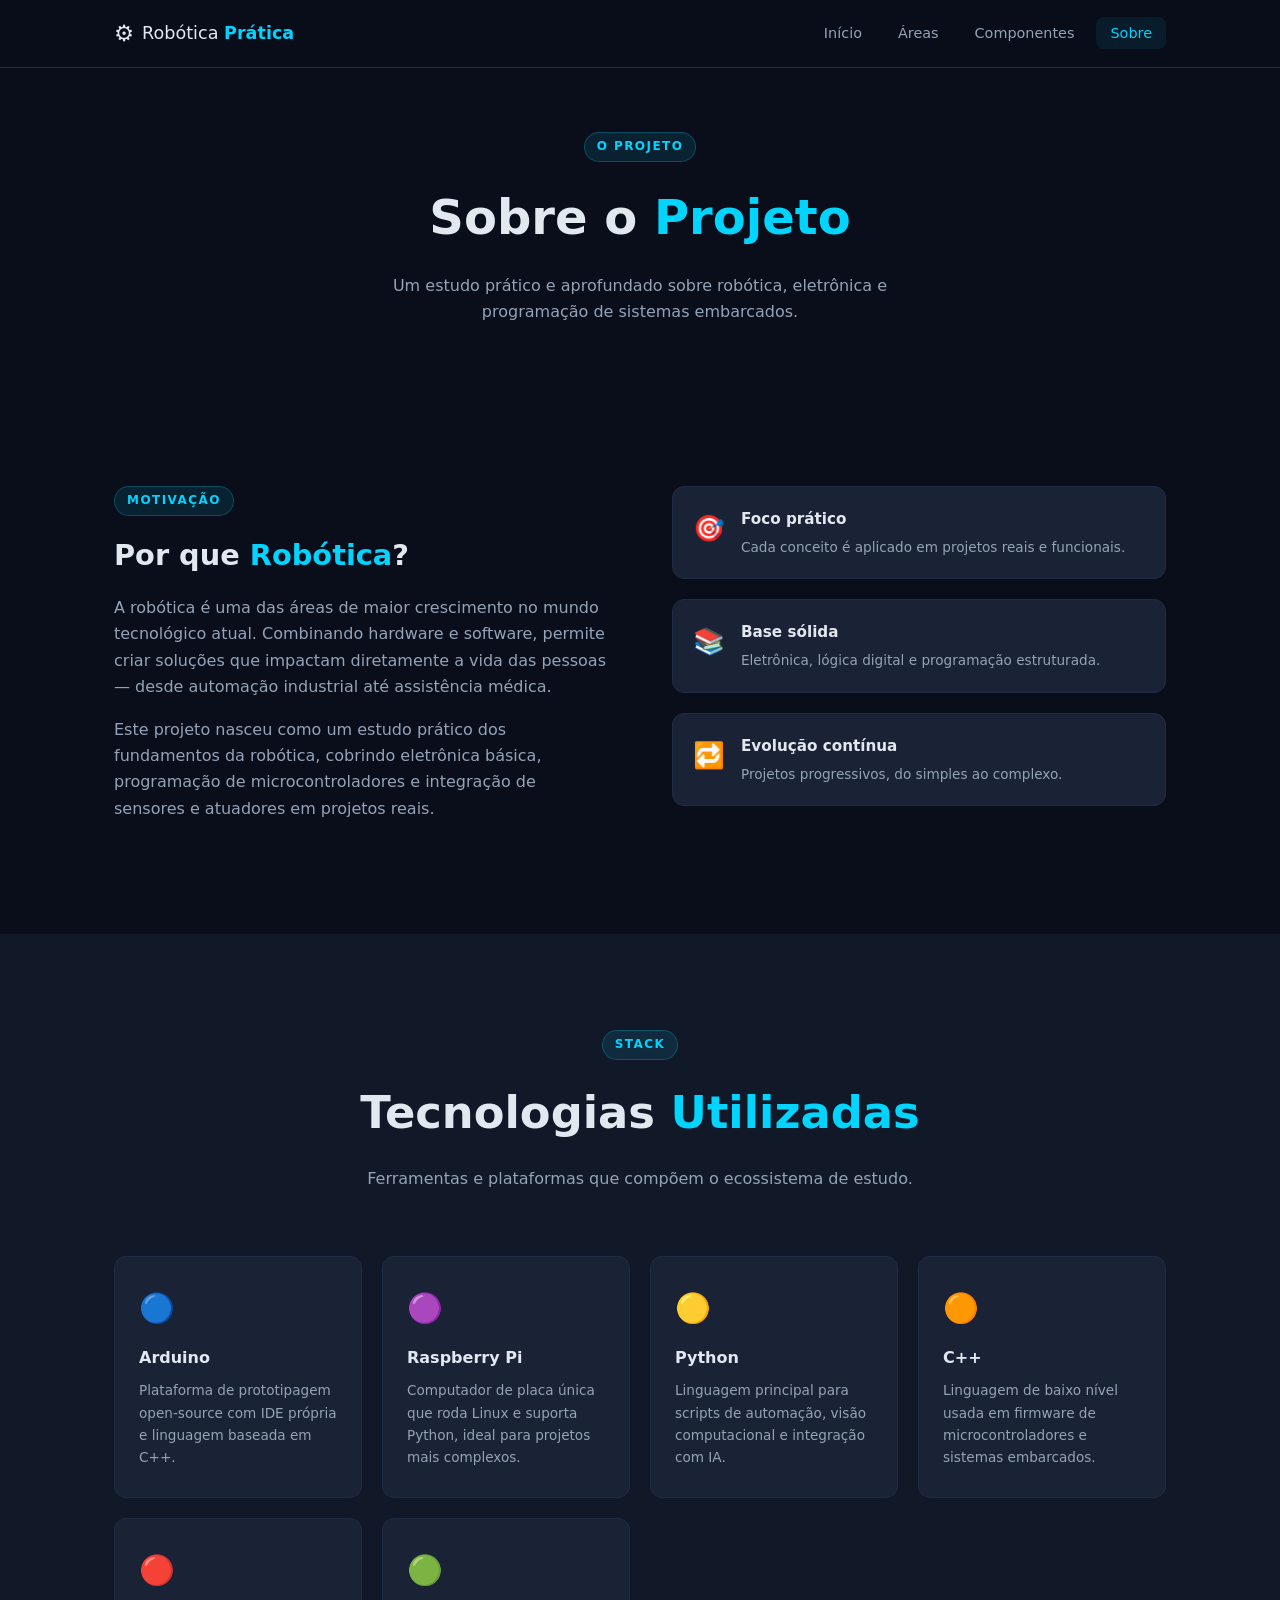
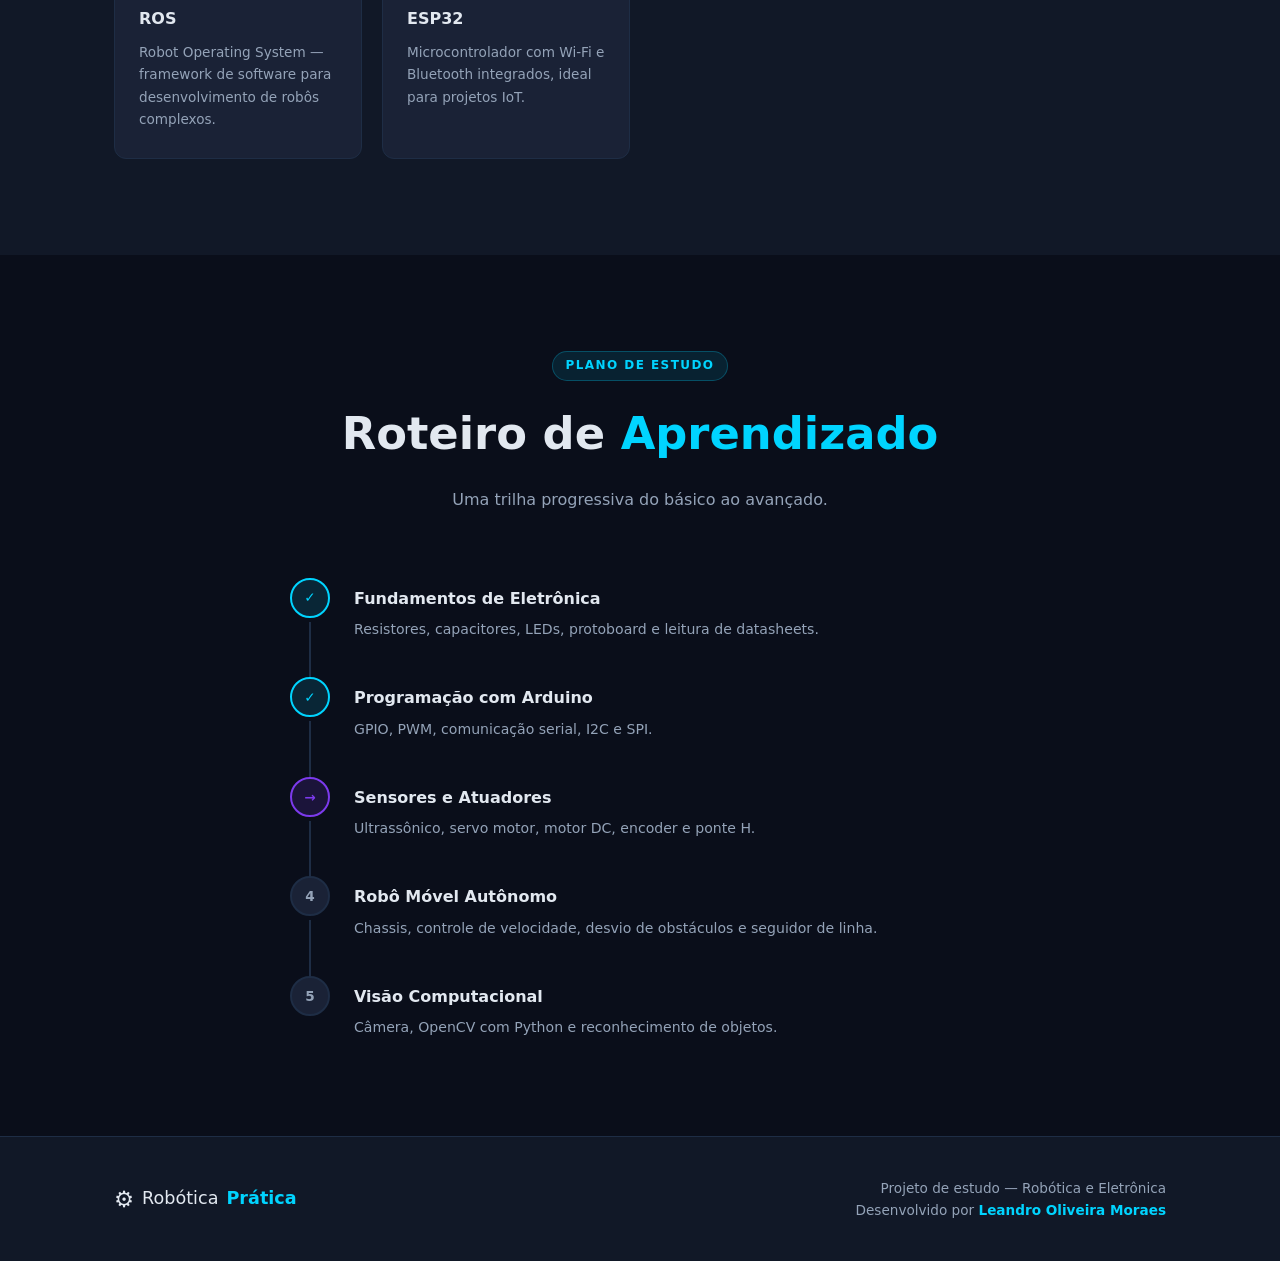
==== public_html/sobre.html @ e28485e6 "feat: estrutura inicial site robotica pratica" ====
<!DOCTYPE html>
<html lang="pt-br">
<head>
  <meta charset="UTF-8">
  <meta name="viewport" content="width=device-width, initial-scale=1.0">
  <title>Sobre — Robótica Prática</title>
  <link rel="stylesheet" href="style.css">
</head>
<body>

  <!-- HEADER -->
  <header class="header" id="header">
    <div class="container header__inner">
      <a href="index.html" class="logo">
        <span class="logo__icon">⚙</span>
        <span>Robótica <strong>Prática</strong></span>
      </a>
      <nav class="nav" id="nav">
        <ul class="nav__list">
          <li><a href="index.html" class="nav__link">Início</a></li>
          <li><a href="index.html#areas" class="nav__link">Áreas</a></li>
          <li><a href="index.html#componentes" class="nav__link">Componentes</a></li>
          <li><a href="sobre.html" class="nav__link active">Sobre</a></li>
        </ul>
      </nav>
      <button class="hamburger" id="hamburger" aria-label="Menu">
        <span></span><span></span><span></span>
      </button>
    </div>
  </header>

  <!-- PAGE HERO -->
  <section class="page-hero">
    <div class="container">
      <span class="tag">O Projeto</span>
      <h1>Sobre o <span class="accent">Projeto</span></h1>
      <p>Um estudo prático e aprofundado sobre robótica, eletrônica e programação de sistemas embarcados.</p>
    </div>
  </section>

  <!-- SOBRE O PROJETO -->
  <section class="section" id="projeto">
    <div class="container">
      <div class="about-grid">
        <div class="about-text">
          <span class="tag">Motivação</span>
          <h2>Por que <span class="accent">Robótica</span>?</h2>
          <p>
            A robótica é uma das áreas de maior crescimento no mundo tecnológico atual.
            Combinando hardware e software, permite criar soluções que impactam diretamente
            a vida das pessoas — desde automação industrial até assistência médica.
          </p>
          <p>
            Este projeto nasceu como um estudo prático dos fundamentos da robótica,
            cobrindo eletrônica básica, programação de microcontroladores e integração
            de sensores e atuadores em projetos reais.
          </p>
        </div>
        <div class="about-highlights">
          <div class="highlight">
            <span class="highlight__icon">🎯</span>
            <div>
              <h4>Foco prático</h4>
              <p>Cada conceito é aplicado em projetos reais e funcionais.</p>
            </div>
          </div>
          <div class="highlight">
            <span class="highlight__icon">📚</span>
            <div>
              <h4>Base sólida</h4>
              <p>Eletrônica, lógica digital e programação estruturada.</p>
            </div>
          </div>
          <div class="highlight">
            <span class="highlight__icon">🔁</span>
            <div>
              <h4>Evolução contínua</h4>
              <p>Projetos progressivos, do simples ao complexo.</p>
            </div>
          </div>
        </div>
      </div>
    </div>
  </section>

  <!-- TECNOLOGIAS -->
  <section class="section section--dark" id="tecnologias">
    <div class="container">
      <div class="section__header">
        <span class="tag">Stack</span>
        <h2>Tecnologias <span class="accent">Utilizadas</span></h2>
        <p>Ferramentas e plataformas que compõem o ecossistema de estudo.</p>
      </div>
      <div class="tech-grid">
        <div class="tech-card">
          <div class="tech-card__icon">🔵</div>
          <h3>Arduino</h3>
          <p>Plataforma de prototipagem open-source com IDE própria e linguagem baseada em C++.</p>
        </div>
        <div class="tech-card">
          <div class="tech-card__icon">🟣</div>
          <h3>Raspberry Pi</h3>
          <p>Computador de placa única que roda Linux e suporta Python, ideal para projetos mais complexos.</p>
        </div>
        <div class="tech-card">
          <div class="tech-card__icon">🟡</div>
          <h3>Python</h3>
          <p>Linguagem principal para scripts de automação, visão computacional e integração com IA.</p>
        </div>
        <div class="tech-card">
          <div class="tech-card__icon">🟠</div>
          <h3>C++</h3>
          <p>Linguagem de baixo nível usada em firmware de microcontroladores e sistemas embarcados.</p>
        </div>
        <div class="tech-card">
          <div class="tech-card__icon">🔴</div>
          <h3>ROS</h3>
          <p>Robot Operating System — framework de software para desenvolvimento de robôs complexos.</p>
        </div>
        <div class="tech-card">
          <div class="tech-card__icon">🟢</div>
          <h3>ESP32</h3>
          <p>Microcontrolador com Wi-Fi e Bluetooth integrados, ideal para projetos IoT.</p>
        </div>
      </div>
    </div>
  </section>

  <!-- ROADMAP -->
  <section class="section" id="roadmap">
    <div class="container">
      <div class="section__header">
        <span class="tag">Plano de Estudo</span>
        <h2>Roteiro de <span class="accent">Aprendizado</span></h2>
        <p>Uma trilha progressiva do básico ao avançado.</p>
      </div>
      <div class="roadmap">
        <div class="roadmap__item">
          <div class="roadmap__marker done">✓</div>
          <div class="roadmap__content">
            <h3>Fundamentos de Eletrônica</h3>
            <p>Resistores, capacitores, LEDs, protoboard e leitura de datasheets.</p>
          </div>
        </div>
        <div class="roadmap__item">
          <div class="roadmap__marker done">✓</div>
          <div class="roadmap__content">
            <h3>Programação com Arduino</h3>
            <p>GPIO, PWM, comunicação serial, I2C e SPI.</p>
          </div>
        </div>
        <div class="roadmap__item">
          <div class="roadmap__marker active">→</div>
          <div class="roadmap__content">
            <h3>Sensores e Atuadores</h3>
            <p>Ultrassônico, servo motor, motor DC, encoder e ponte H.</p>
          </div>
        </div>
        <div class="roadmap__item">
          <div class="roadmap__marker">4</div>
          <div class="roadmap__content">
            <h3>Robô Móvel Autônomo</h3>
            <p>Chassis, controle de velocidade, desvio de obstáculos e seguidor de linha.</p>
          </div>
        </div>
        <div class="roadmap__item">
          <div class="roadmap__marker">5</div>
          <div class="roadmap__content">
            <h3>Visão Computacional</h3>
            <p>Câmera, OpenCV com Python e reconhecimento de objetos.</p>
          </div>
        </div>
      </div>
    </div>
  </section>

  <!-- FOOTER -->
  <footer class="footer">
    <div class="container footer__inner">
      <span class="logo"><span class="logo__icon">⚙</span> Robótica <strong>Prática</strong></span>
      <div class="footer__right">
        <p>Projeto de estudo — Robótica e Eletrônica</p>
        <p class="footer__author">Desenvolvido por <strong>Leandro Oliveira Moraes</strong></p>
      </div>
    </div>
  </footer>

  <script src="fixedmenu.js"></script>
  <script src="responsivemenu.js"></script>
</body>
</html>
---- public_html/style.css ----
/* ── Reset & Base ─────────────────────────────────────────────────────────── */
*, *::before, *::after { box-sizing: border-box; margin: 0; padding: 0; }

:root {
  --bg:        #0a0e1a;
  --surface:   #111827;
  --card:      #1a2236;
  --border:    #1e2d45;
  --accent:    #00d4ff;
  --accent2:   #7c3aed;
  --text:      #e2e8f0;
  --muted:     #94a3b8;
  --header-h:  68px;
  --radius:    12px;
  --transition: 0.25s ease;
}

html { scroll-behavior: smooth; }

body {
  font-family: 'Segoe UI', system-ui, sans-serif;
  background: var(--bg);
  color: var(--text);
  line-height: 1.65;
  overflow-x: hidden;
}

/* ── Utilities ────────────────────────────────────────────────────────────── */
.container {
  max-width: 1100px;
  margin: 0 auto;
  padding: 0 24px;
}

.accent { color: var(--accent); }

.tag {
  display: inline-block;
  font-size: .75rem;
  font-weight: 700;
  letter-spacing: .12em;
  text-transform: uppercase;
  color: var(--accent);
  background: rgba(0, 212, 255, .1);
  border: 1px solid rgba(0, 212, 255, .25);
  padding: 4px 12px;
  border-radius: 999px;
  margin-bottom: 16px;
}

.btn {
  display: inline-flex;
  align-items: center;
  gap: 8px;
  padding: 12px 28px;
  border-radius: var(--radius);
  font-weight: 600;
  font-size: .95rem;
  text-decoration: none;
  transition: var(--transition);
  cursor: pointer;
  border: none;
}

.btn--primary {
  background: var(--accent);
  color: #000;
}
.btn--primary:hover { background: #33ddff; transform: translateY(-2px); }

.btn--outline {
  background: transparent;
  border: 2px solid var(--accent);
  color: var(--accent);
}
.btn--outline:hover { background: rgba(0,212,255,.1); transform: translateY(-2px); }

/* ── Header ───────────────────────────────────────────────────────────────── */
.header {
  position: fixed;
  top: 0; left: 0; right: 0;
  height: var(--header-h);
  background: rgba(10, 14, 26, .85);
  backdrop-filter: blur(12px);
  border-bottom: 1px solid var(--border);
  z-index: 1000;
  transition: background var(--transition), box-shadow var(--transition);
}

.header.scrolled {
  background: rgba(10, 14, 26, .97);
  box-shadow: 0 4px 24px rgba(0,0,0,.4);
}

.header__inner {
  display: flex;
  align-items: center;
  justify-content: space-between;
  height: 100%;
}

.logo {
  display: flex;
  align-items: center;
  gap: 8px;
  text-decoration: none;
  color: var(--text);
  font-size: 1.1rem;
  font-weight: 500;
}
.logo strong { color: var(--accent); }
.logo__icon { font-size: 1.4rem; }

.nav__list {
  display: flex;
  gap: 8px;
  list-style: none;
}

.nav__link {
  text-decoration: none;
  color: var(--muted);
  font-size: .9rem;
  padding: 8px 14px;
  border-radius: 8px;
  transition: var(--transition);
}
.nav__link:hover, .nav__link.active {
  color: var(--accent);
  background: rgba(0, 212, 255, .08);
}

/* Hamburger */
.hamburger {
  display: none;
  flex-direction: column;
  gap: 5px;
  background: none;
  border: none;
  cursor: pointer;
  padding: 8px;
}
.hamburger span {
  display: block;
  width: 24px;
  height: 2px;
  background: var(--text);
  border-radius: 2px;
  transition: var(--transition);
}
.hamburger.open span:nth-child(1) { transform: translateY(7px) rotate(45deg); }
.hamburger.open span:nth-child(2) { opacity: 0; }
.hamburger.open span:nth-child(3) { transform: translateY(-7px) rotate(-45deg); }

/* ── Hero ─────────────────────────────────────────────────────────────────── */
.hero {
  position: relative;
  min-height: 100vh;
  display: flex;
  align-items: center;
  padding-top: var(--header-h);
  overflow: hidden;
}

.hero__bg {
  position: absolute;
  inset: 0;
  pointer-events: none;
}

.hero__grid {
  position: absolute;
  inset: 0;
  background-image:
    linear-gradient(rgba(0,212,255,.05) 1px, transparent 1px),
    linear-gradient(90deg, rgba(0,212,255,.05) 1px, transparent 1px);
  background-size: 40px 40px;
}

.hero__glow {
  position: absolute;
  top: 20%;
  left: 50%;
  transform: translateX(-50%);
  width: 600px;
  height: 600px;
  background: radial-gradient(circle, rgba(0,212,255,.12) 0%, transparent 70%);
}

.hero__content {
  position: relative;
  text-align: center;
  padding: 80px 24px;
}

.hero__badge {
  display: inline-block;
  font-size: .8rem;
  font-weight: 700;
  letter-spacing: .15em;
  text-transform: uppercase;
  color: var(--accent2);
  background: rgba(124, 58, 237, .12);
  border: 1px solid rgba(124, 58, 237, .3);
  padding: 6px 16px;
  border-radius: 999px;
  margin-bottom: 24px;
}

.hero__title {
  font-size: clamp(2.5rem, 6vw, 4.5rem);
  font-weight: 800;
  line-height: 1.1;
  margin-bottom: 24px;
}

.hero__subtitle {
  max-width: 600px;
  margin: 0 auto 40px;
  color: var(--muted);
  font-size: 1.1rem;
}

.hero__actions {
  display: flex;
  gap: 16px;
  justify-content: center;
  flex-wrap: wrap;
  margin-bottom: 64px;
}

.hero__stats {
  display: flex;
  gap: 48px;
  justify-content: center;
  flex-wrap: wrap;
}

.stat { text-align: center; }
.stat__num {
  display: block;
  font-size: 2.2rem;
  font-weight: 800;
  color: var(--accent);
  line-height: 1;
}
.stat__label {
  font-size: .8rem;
  color: var(--muted);
  text-transform: uppercase;
  letter-spacing: .1em;
}

/* ── Sections ─────────────────────────────────────────────────────────────── */
.section {
  padding: 96px 0;
}

.section--dark {
  background: var(--surface);
}

.section__header {
  text-align: center;
  max-width: 640px;
  margin: 0 auto 64px;
}

.section__header h2 {
  font-size: clamp(1.8rem, 3.5vw, 2.8rem);
  font-weight: 800;
  margin-bottom: 16px;
}

.section__header p {
  color: var(--muted);
}

/* ── Pillars ──────────────────────────────────────────────────────────────── */
.pillars {
  display: grid;
  grid-template-columns: repeat(auto-fit, minmax(260px, 1fr));
  gap: 24px;
}

.pillar {
  background: var(--card);
  border: 1px solid var(--border);
  border-radius: var(--radius);
  padding: 36px 28px;
  text-align: center;
  transition: var(--transition);
}
.pillar:hover {
  border-color: var(--accent);
  transform: translateY(-4px);
}
.pillar__icon { font-size: 2.5rem; margin-bottom: 16px; }
.pillar h3 { font-size: 1.2rem; margin-bottom: 10px; }
.pillar p  { color: var(--muted); font-size: .9rem; }

/* ── Cards ────────────────────────────────────────────────────────────────── */
.cards {
  display: grid;
  grid-template-columns: repeat(auto-fit, minmax(240px, 1fr));
  gap: 24px;
}

.card {
  background: var(--card);
  border: 1px solid var(--border);
  border-radius: var(--radius);
  padding: 32px 24px;
  transition: var(--transition);
}
.card:hover {
  border-color: var(--accent);
  transform: translateY(-4px);
}
.card__icon { font-size: 2rem; margin-bottom: 14px; }
.card h3    { font-size: 1.1rem; margin-bottom: 10px; }
.card p     { color: var(--muted); font-size: .88rem; margin-bottom: 16px; }

.card__list {
  list-style: none;
  display: flex;
  flex-direction: column;
  gap: 6px;
}
.card__list li {
  font-size: .83rem;
  color: var(--muted);
  padding-left: 14px;
  position: relative;
}
.card__list li::before {
  content: '→';
  position: absolute;
  left: 0;
  color: var(--accent);
}

/* ── Components ───────────────────────────────────────────────────────────── */
.components {
  display: grid;
  grid-template-columns: repeat(auto-fit, minmax(280px, 1fr));
  gap: 24px;
}

.component {
  display: flex;
  gap: 20px;
  align-items: flex-start;
  background: var(--card);
  border: 1px solid var(--border);
  border-radius: var(--radius);
  padding: 28px;
  transition: var(--transition);
}
.component:hover { border-color: var(--accent); }

.component__num {
  font-size: 2rem;
  font-weight: 800;
  color: var(--accent);
  opacity: .4;
  line-height: 1;
  min-width: 40px;
}

.component__body h3 { font-size: 1rem; margin-bottom: 8px; }
.component__body p  { color: var(--muted); font-size: .85rem; margin-bottom: 12px; }

.tags {
  display: flex;
  flex-wrap: wrap;
  gap: 6px;
}
.tags span {
  font-size: .75rem;
  padding: 3px 10px;
  border-radius: 999px;
  background: rgba(0,212,255,.08);
  border: 1px solid rgba(0,212,255,.2);
  color: var(--accent);
}

/* ── CTA ──────────────────────────────────────────────────────────────────── */
.cta {
  padding: 96px 0;
  background: linear-gradient(135deg, rgba(0,212,255,.08) 0%, rgba(124,58,237,.08) 100%);
  border-top: 1px solid var(--border);
  border-bottom: 1px solid var(--border);
}
.cta__inner { text-align: center; }
.cta__inner h2 { font-size: 2rem; font-weight: 800; margin-bottom: 12px; }
.cta__inner p  { color: var(--muted); margin-bottom: 32px; }

/* ── Footer ───────────────────────────────────────────────────────────────── */
.footer {
  background: var(--surface);
  border-top: 1px solid var(--border);
  padding: 40px 0;
}
.footer__inner {
  display: flex;
  align-items: center;
  justify-content: space-between;
  flex-wrap: wrap;
  gap: 12px;
}
.footer__inner p { color: var(--muted); font-size: .85rem; }
.footer__right   { text-align: right; }
.footer__author strong { color: var(--accent); }

/* ── Page Hero (sobre.html) ───────────────────────────────────────────────── */
.page-hero {
  padding: calc(var(--header-h) + 64px) 0 64px;
  text-align: center;
}
.page-hero h1 {
  font-size: clamp(2rem, 4vw, 3rem);
  font-weight: 800;
  margin-bottom: 16px;
}
.page-hero p { color: var(--muted); max-width: 560px; margin: 0 auto; }

/* ── About Grid ───────────────────────────────────────────────────────────── */
.about-grid {
  display: grid;
  grid-template-columns: 1fr 1fr;
  gap: 64px;
  align-items: start;
}
.about-text h2   { font-size: 1.8rem; font-weight: 800; margin-bottom: 16px; }
.about-text p    { color: var(--muted); margin-bottom: 16px; }

.about-highlights { display: flex; flex-direction: column; gap: 20px; }
.highlight {
  display: flex;
  gap: 16px;
  align-items: flex-start;
  background: var(--card);
  border: 1px solid var(--border);
  border-radius: var(--radius);
  padding: 20px;
}
.highlight__icon { font-size: 1.6rem; }
.highlight h4    { font-size: .95rem; margin-bottom: 4px; }
.highlight p     { color: var(--muted); font-size: .85rem; }

/* ── Tech Grid ────────────────────────────────────────────────────────────── */
.tech-grid {
  display: grid;
  grid-template-columns: repeat(auto-fit, minmax(220px, 1fr));
  gap: 20px;
}
.tech-card {
  background: var(--card);
  border: 1px solid var(--border);
  border-radius: var(--radius);
  padding: 28px 24px;
  transition: var(--transition);
}
.tech-card:hover { border-color: var(--accent); transform: translateY(-3px); }
.tech-card__icon { font-size: 1.8rem; margin-bottom: 12px; }
.tech-card h3    { font-size: 1rem; margin-bottom: 8px; }
.tech-card p     { color: var(--muted); font-size: .85rem; }

/* ── Roadmap ──────────────────────────────────────────────────────────────── */
.roadmap {
  max-width: 700px;
  margin: 0 auto;
  display: flex;
  flex-direction: column;
  gap: 0;
}
.roadmap__item {
  display: flex;
  gap: 24px;
  position: relative;
  padding-bottom: 36px;
}
.roadmap__item:last-child { padding-bottom: 0; }
.roadmap__item:not(:last-child)::before {
  content: '';
  position: absolute;
  left: 19px;
  top: 44px;
  bottom: 0;
  width: 2px;
  background: var(--border);
}

.roadmap__marker {
  width: 40px;
  height: 40px;
  border-radius: 50%;
  display: flex;
  align-items: center;
  justify-content: center;
  font-size: .85rem;
  font-weight: 700;
  flex-shrink: 0;
  background: var(--card);
  border: 2px solid var(--border);
  color: var(--muted);
}
.roadmap__marker.done {
  background: rgba(0,212,255,.12);
  border-color: var(--accent);
  color: var(--accent);
}
.roadmap__marker.active {
  background: rgba(124,58,237,.15);
  border-color: var(--accent2);
  color: var(--accent2);
}

.roadmap__content { padding-top: 8px; }
.roadmap__content h3 { font-size: 1rem; margin-bottom: 6px; }
.roadmap__content p  { color: var(--muted); font-size: .88rem; }

/* ── Responsive ───────────────────────────────────────────────────────────── */
@media (max-width: 768px) {
  .hamburger { display: flex; }

  .nav {
    display: none;
    position: fixed;
    top: var(--header-h);
    left: 0; right: 0;
    background: var(--surface);
    border-bottom: 1px solid var(--border);
    padding: 16px 0;
  }
  .nav.open { display: block; }
  .nav__list { flex-direction: column; gap: 0; padding: 0 16px; }
  .nav__link { display: block; padding: 12px 16px; }

  .about-grid { grid-template-columns: 1fr; gap: 40px; }

  .footer__inner { flex-direction: column; text-align: center; }

  .hero__stats { gap: 32px; }
}
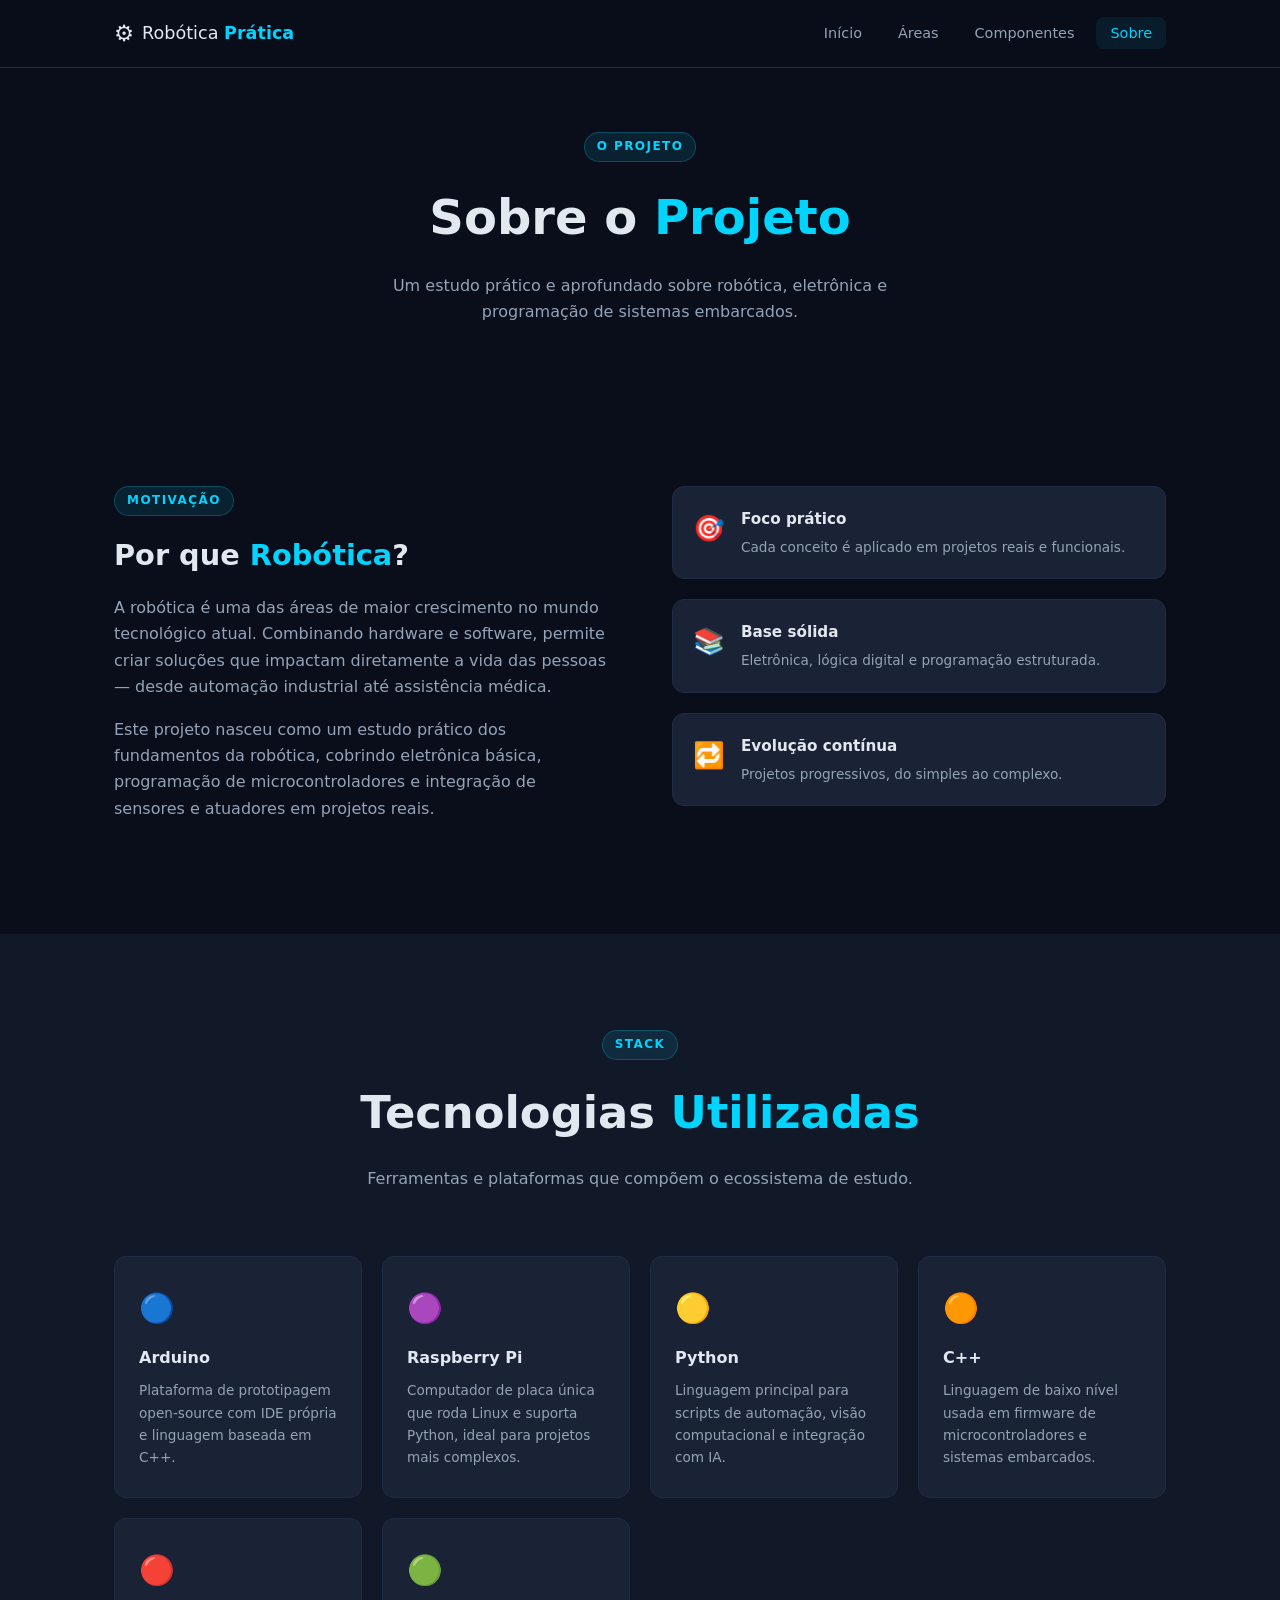
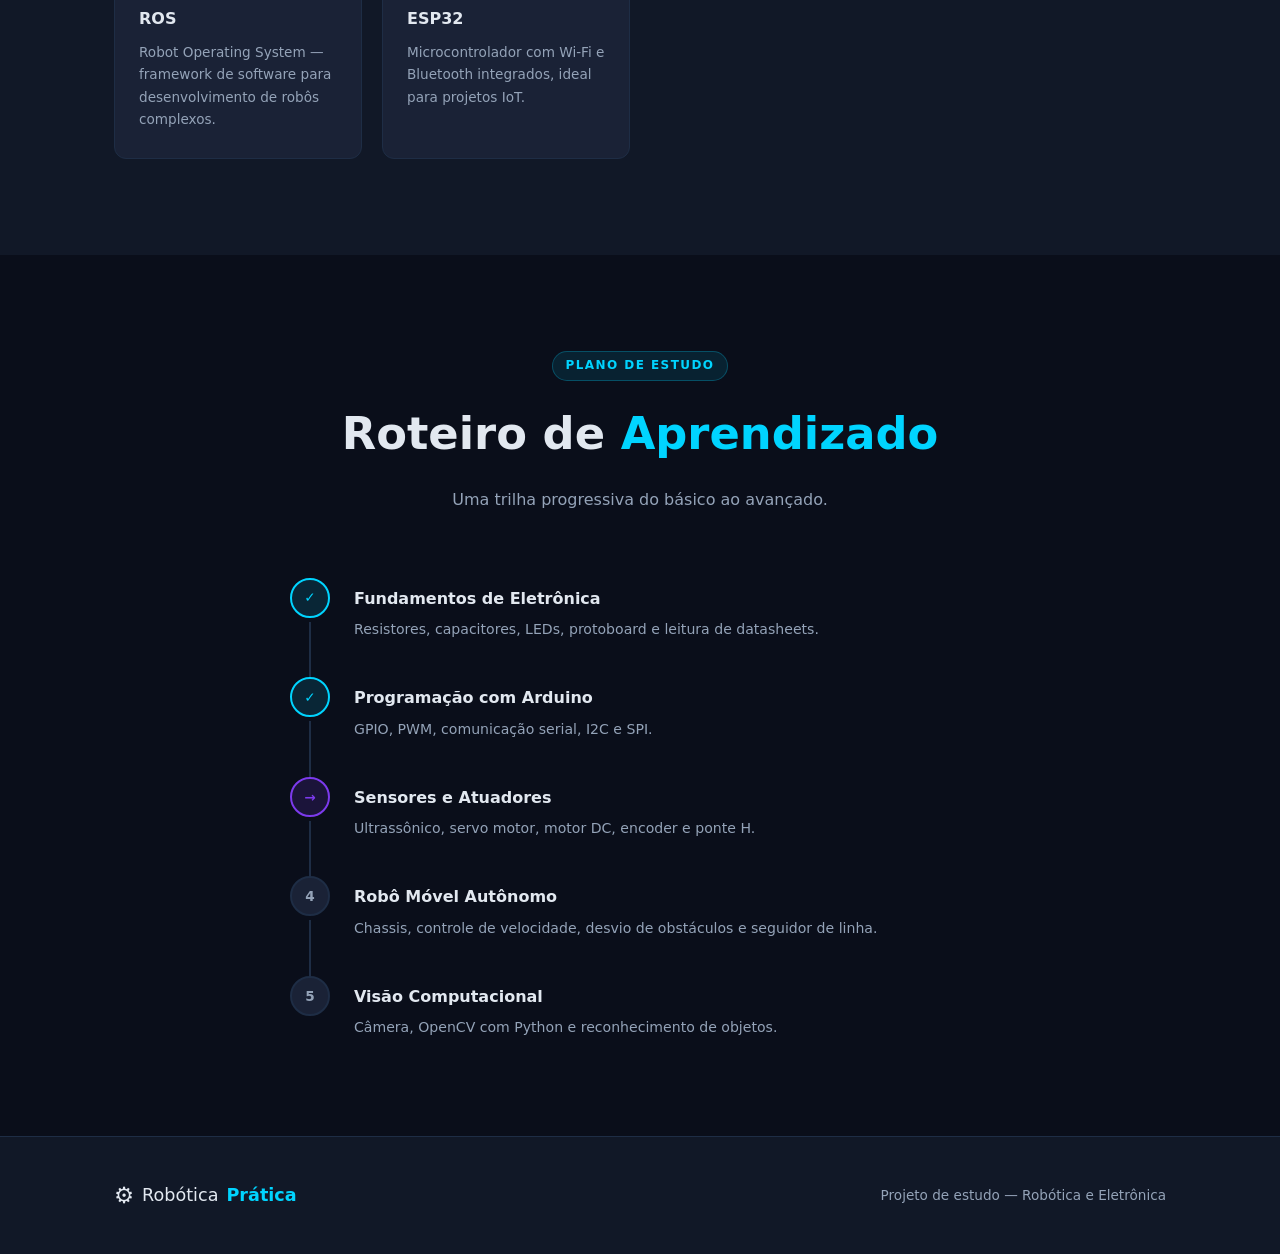
==== commit 34cf69b1: "Modernização completa do site Robótica Prática - index.html: hero animado, seções de áreas (industri" ====
--- a/public_html/sobre.html
+++ b/public_html/sobre.html
@@ -178,10 +178,7 @@
   <footer class="footer">
     <div class="container footer__inner">
       <span class="logo"><span class="logo__icon">⚙</span> Robótica <strong>Prática</strong></span>
-      <div class="footer__right">
-        <p>Projeto de estudo — Robótica e Eletrônica</p>
-        <p class="footer__author">Desenvolvido por <strong>Leandro Oliveira Moraes</strong></p>
-      </div>
+      <p>Projeto de estudo — Robótica e Eletrônica</p>
     </div>
   </footer>
 
--- a/public_html/style.css
+++ b/public_html/style.css
@@ -410,8 +410,6 @@
   gap: 12px;
 }
 .footer__inner p { color: var(--muted); font-size: .85rem; }
-.footer__right   { text-align: right; }
-.footer__author strong { color: var(--accent); }
 
 /* ── Page Hero (sobre.html) ───────────────────────────────────────────────── */
 .page-hero {
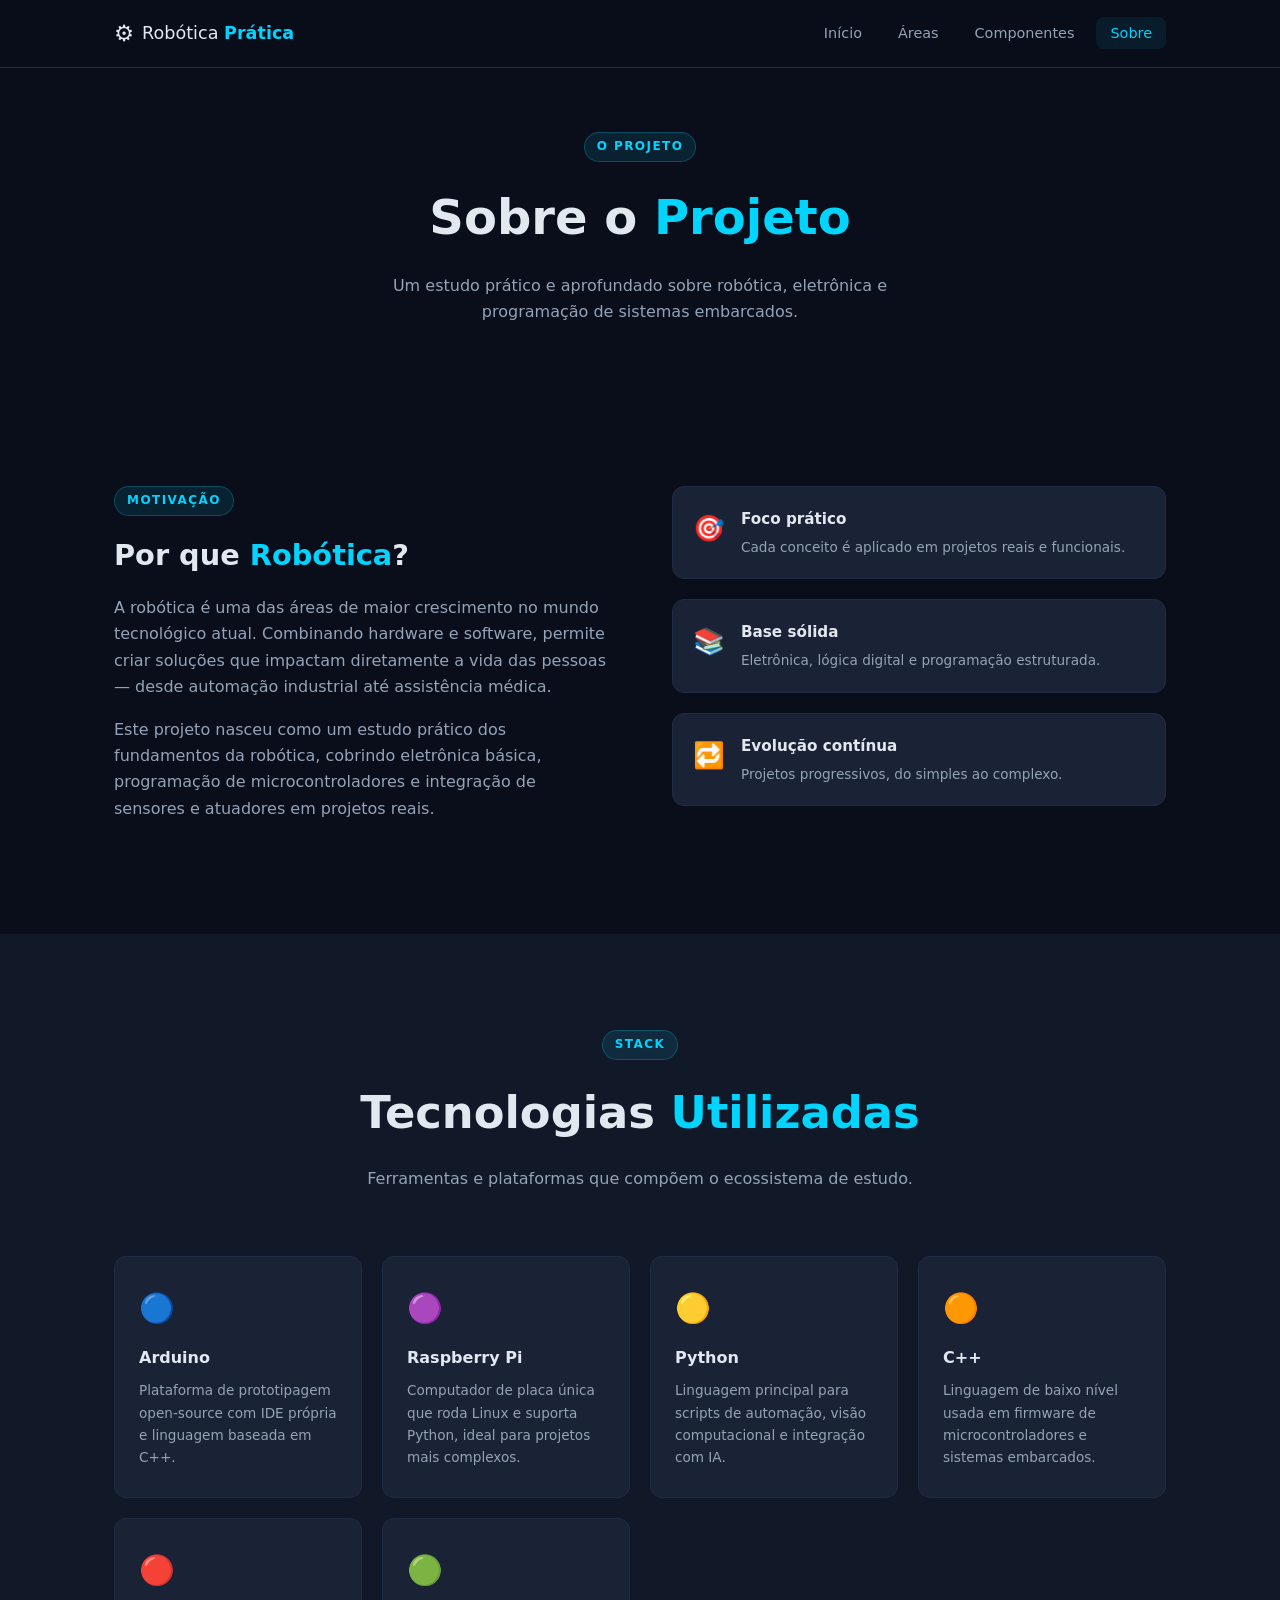
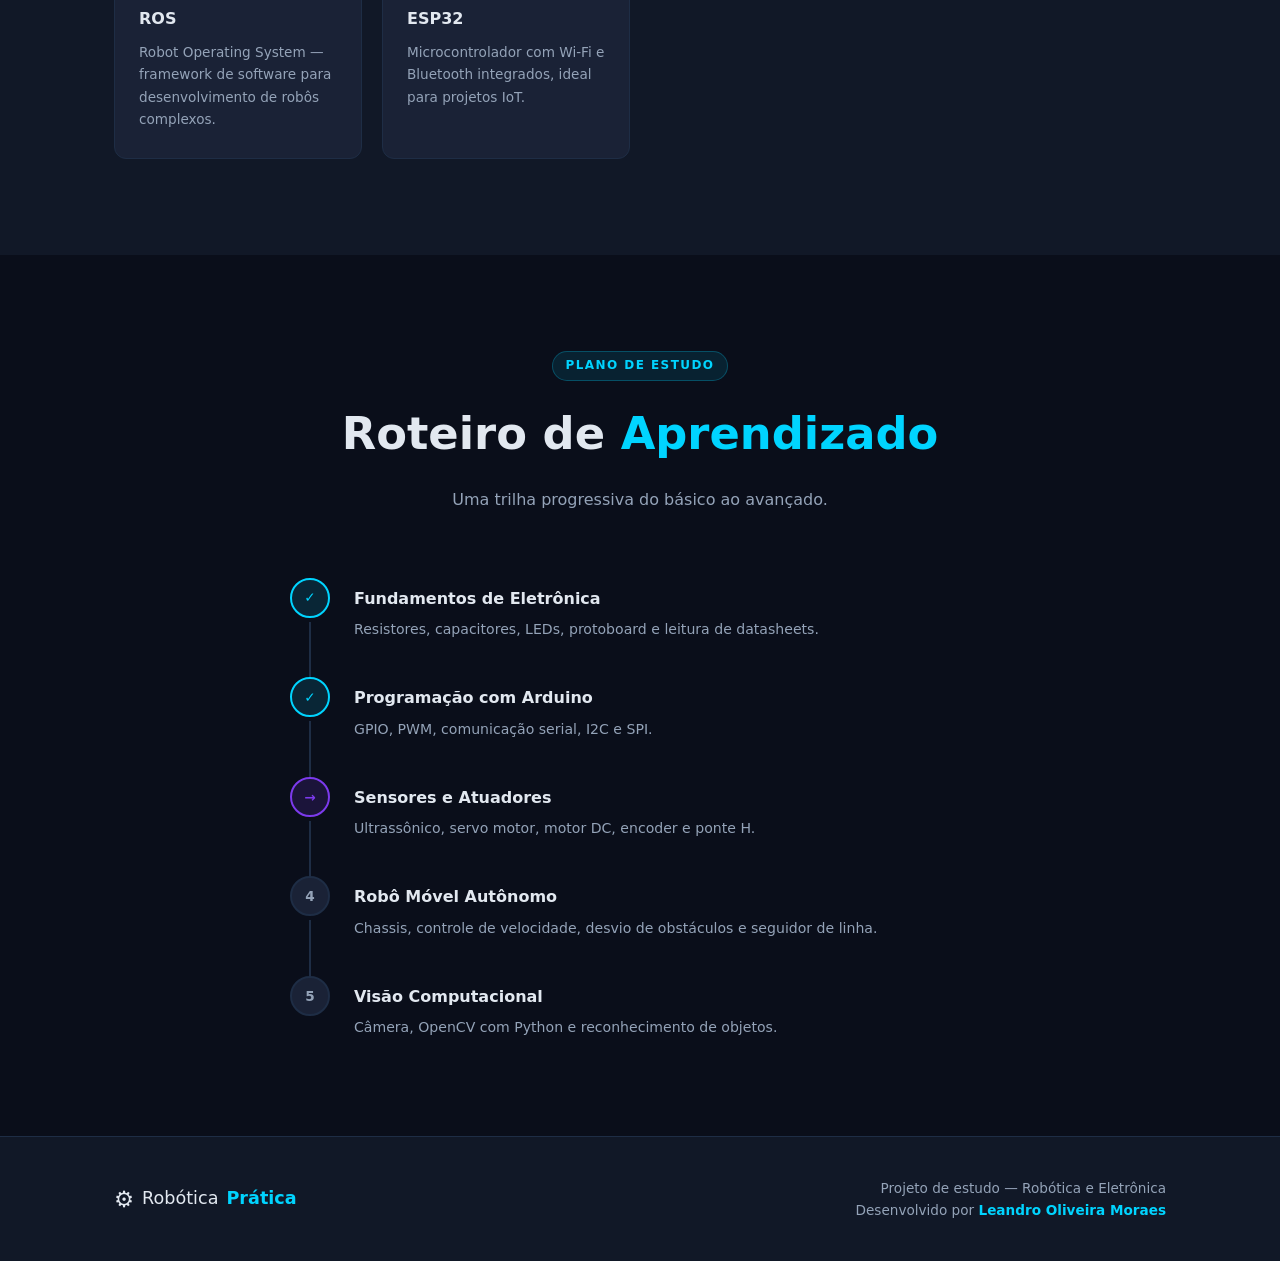
==== commit ed333ab5: "Adiciona 'Desenvolvido por Leandro Oliveira Moraes' no rodapé" ====
--- a/public_html/sobre.html
+++ b/public_html/sobre.html
@@ -178,7 +178,10 @@
   <footer class="footer">
     <div class="container footer__inner">
       <span class="logo"><span class="logo__icon">⚙</span> Robótica <strong>Prática</strong></span>
-      <p>Projeto de estudo — Robótica e Eletrônica</p>
+      <div class="footer__right">
+        <p>Projeto de estudo — Robótica e Eletrônica</p>
+        <p class="footer__author">Desenvolvido por <strong>Leandro Oliveira Moraes</strong></p>
+      </div>
     </div>
   </footer>
 
--- a/public_html/style.css
+++ b/public_html/style.css
@@ -410,6 +410,8 @@
   gap: 12px;
 }
 .footer__inner p { color: var(--muted); font-size: .85rem; }
+.footer__right   { text-align: right; }
+.footer__author strong { color: var(--accent); }
 
 /* ── Page Hero (sobre.html) ───────────────────────────────────────────────── */
 .page-hero {
